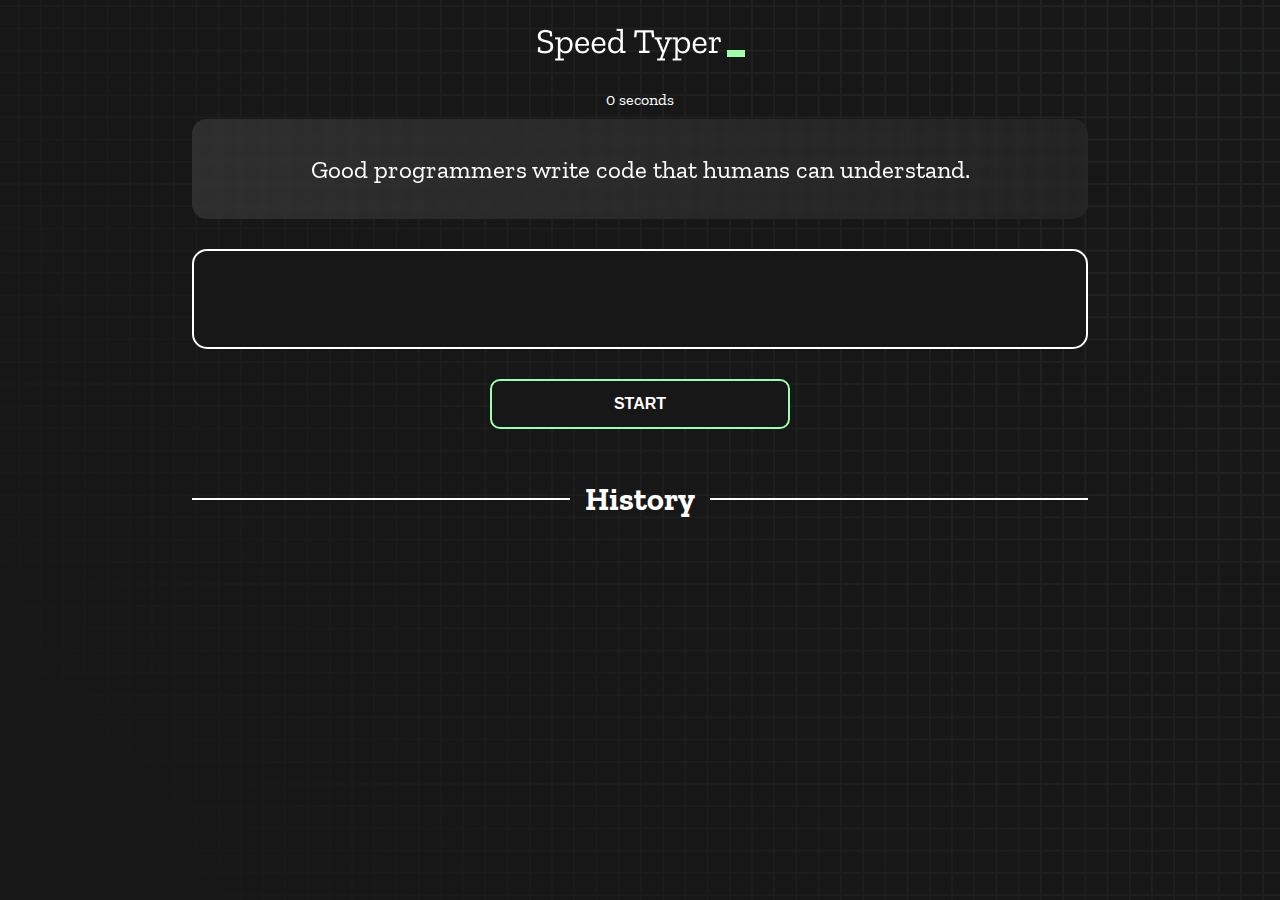
==== index.html @ 79f824d4 "Initial commit" ====
<!DOCTYPE html>
<html lang="en">
  <head>
    <meta charset="UTF-8" />
    <meta http-equiv="X-UA-Compatible" content="IE=edge" />
    <meta name="viewport" content="width=device-width, initial-scale=1.0" />
    <title>Speed Monster</title>
    <link rel="stylesheet" href="styles.css" />
    <link rel="preconnect" href="https://fonts.googleapis.com" />
    <link rel="preconnect" href="https://fonts.gstatic.com" crossorigin />
    <link
      href="https://fonts.googleapis.com/css2?family=Zilla+Slab:wght@300;400;500&display=swap"
      rel="stylesheet"
    />
  </head>
  <body>
    <h1 class="title"><img src="./logo.png" /></h1>
    <div id="show-time">0 seconds</div>

    <div class="box-container">
      <div id="question"></div>

      <div id="display" class="inactive"></div>

      <div class="buttons">
        <button id="starts">START</button>
      </div>

      <div class="divider-container">
        <div class="line"></div>
        <h1 class="title2">History</h1>
        <div class="line"></div>
      </div>
      <div id="histories"></div>
    </div>

    <div id="countdown"></div>
    <div id="modal-background" class="hidden"></div>
    <div id="result" class="hidden"></div>

    <script src="./history.js"></script>
    <script src="./script.js"></script>
  </body>
</html>
---- styles.css ----
* {
  padding: 0;
  margin: 0;
  box-sizing: border-box;
}

body {
  background-image: url("./bg.png");
  background-size: cover;
  background-position: left top;
  font-family: "Zilla Slab", serif;
}

.box-container {
  width: 70%;
  margin: 0 auto;
}

#question {
  height: 100px;
  display: flex;
  align-items: center;
  justify-content: center;
  color: white;
  font-size: 25px;
  border-radius: 15px;
  background: rgb(255, 255, 255);
  background: linear-gradient(
    92.49deg,
    rgba(255, 255, 255, 0.1) 0.18%,
    rgba(255, 255, 255, 0.05) 99.85%
  );
  backdrop-filter: blur(5px);
  margin-bottom: 30px;
}

#display {
  height: 100px;
  display: flex;
  flex-wrap: wrap;
  align-items: center;
  padding-left: 5rem;
  color: white;
  font-size: 32px;
  background-color: #171717;
  border: 2px solid #9dffad;
  border-radius: 15px;
}

#countdown {
  position: fixed;
  height: 100vh;
  width: 100vw;
  background-color: rgba(0, 0, 0, 0.8);
  top: 0;
  left: 0;
  display: flex;
  align-items: center;
  justify-content: center;
  font-size: 3rem;
  color: white;
  display: none;
}
#result {
  position: fixed;
  top: 10%; 
  left: 10%;
  transform: translate(-50%, -50%);
  height: 250px;
  width: 400px;
  background-color: #171717;
  border-radius: 15px;
  border: 2px solid #9dffad;
  color: white;
  text-align: center;
  padding: 2rem;
}
#show-time{
  text-align: center;
  color: white;
  margin: 10px 0;
}

.green {
  color: #9dffad;
}
.red {
  color: #eb6565;
}
.bold {
  font-weight: 700;
}
.inactive {
  border: 2px solid white !important;
}
.hidden {
  display: none;
}
.title {
  text-align: center;
  color: white;
  margin: 20px 0;
}

.divider-container {
  height: 80px;
  display: flex;
  justify-content: center;
  align-items: center;
  gap: 15px;
  margin: 0 auto;
}

.line {
  height: 2px;
  background: white;
  width: 100%;
}

.title2 {
  color: white;
  display: block;
}

.buttons {
  display: flex;
  justify-content: center;
  margin: 30px 0;
}
button {
  padding: 10px 20px;
  border: none;
  font-size: 16px;
  font-weight: bold;
  width: 300px;
  height: 50px;
  color: white;
  background-color: #171717;
  border-radius: 10px;
  border: 2px solid #9dffad;
  cursor: pointer;
}

#histories {
  display: flex;
  flex-wrap: wrap;
  justify-content: space-around;
}

.card {
  width: 100%;
  height: 100%;
  padding: 50px;
  display: flex;
  justify-content: space-between;
  align-items: center;
  padding: 20px 30px;
  color: white;
  border-radius: 15px;
  background: rgb(255, 255, 255);
  background: linear-gradient(
    92.49deg,
    rgba(255, 255, 255, 0.1) 0.18%,
    rgba(255, 255, 255, 0.05) 99.85%
  );
  backdrop-filter: blur(5px);
  margin-bottom: 30px;
}

#modal-background {
  background: rgb(255, 255, 255);
  background: linear-gradient(
    92.49deg,
    rgba(255, 255, 255, 0.1) 0.18%,
    rgba(255, 255, 255, 0.05) 99.85%
  );
  backdrop-filter: blur(5px);
  height: 100vh;
  width: 100%;
  position: fixed;
  top: 0;
}

@media only screen and (max-width: 700px) {
  .box-container {
    padding: 0 20px;
    width: 100%;
  }
  .card {
    flex-direction: column;
  }
}
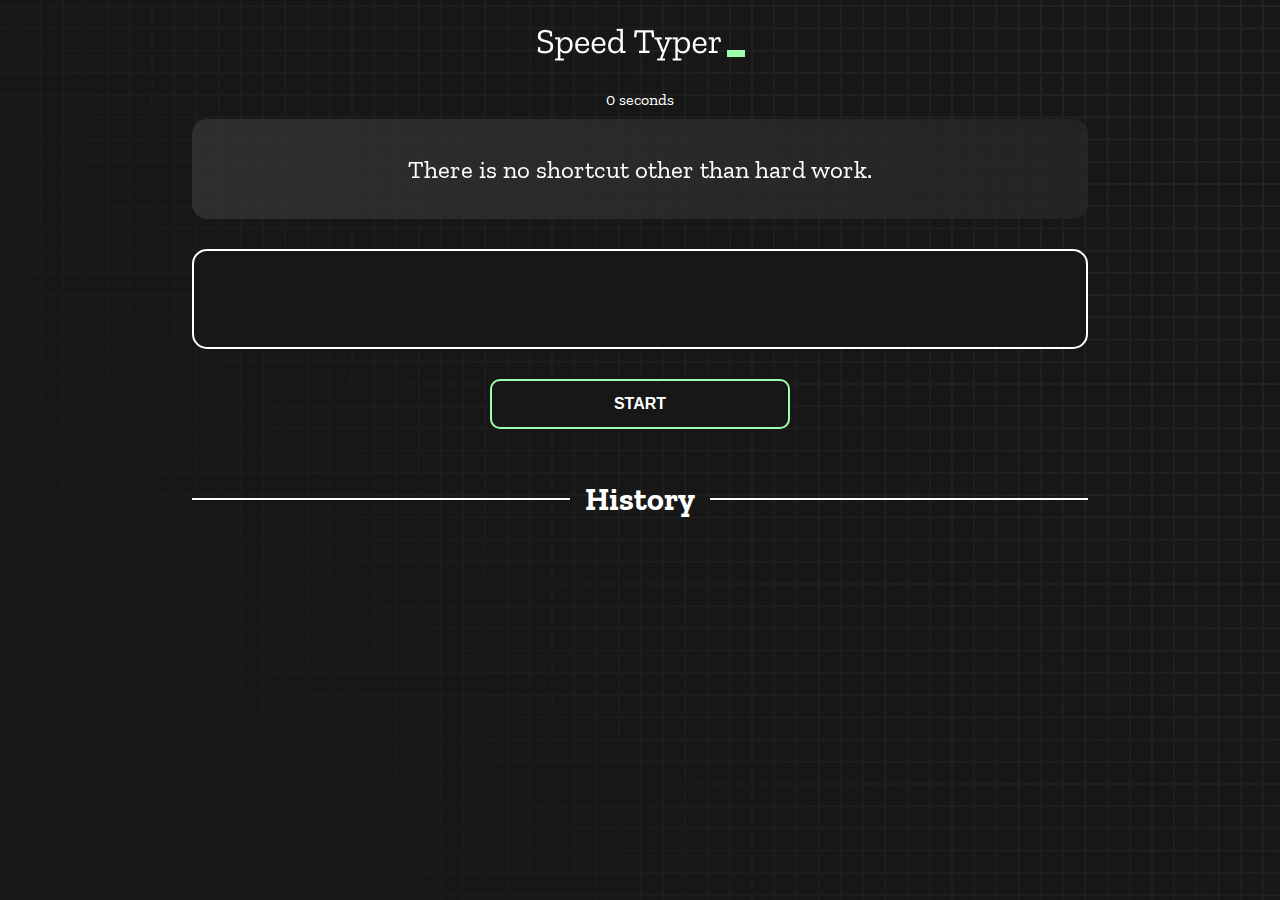
==== commit 8f5cb732: "updated the page title" ====
--- a/index.html
+++ b/index.html
@@ -4,7 +4,7 @@
     <meta charset="UTF-8" />
     <meta http-equiv="X-UA-Compatible" content="IE=edge" />
     <meta name="viewport" content="width=device-width, initial-scale=1.0" />
-    <title>Speed Monster</title>
+    <title>Type Speed Monster</title>
     <link rel="stylesheet" href="styles.css" />
     <link rel="preconnect" href="https://fonts.googleapis.com" />
     <link rel="preconnect" href="https://fonts.gstatic.com" crossorigin />
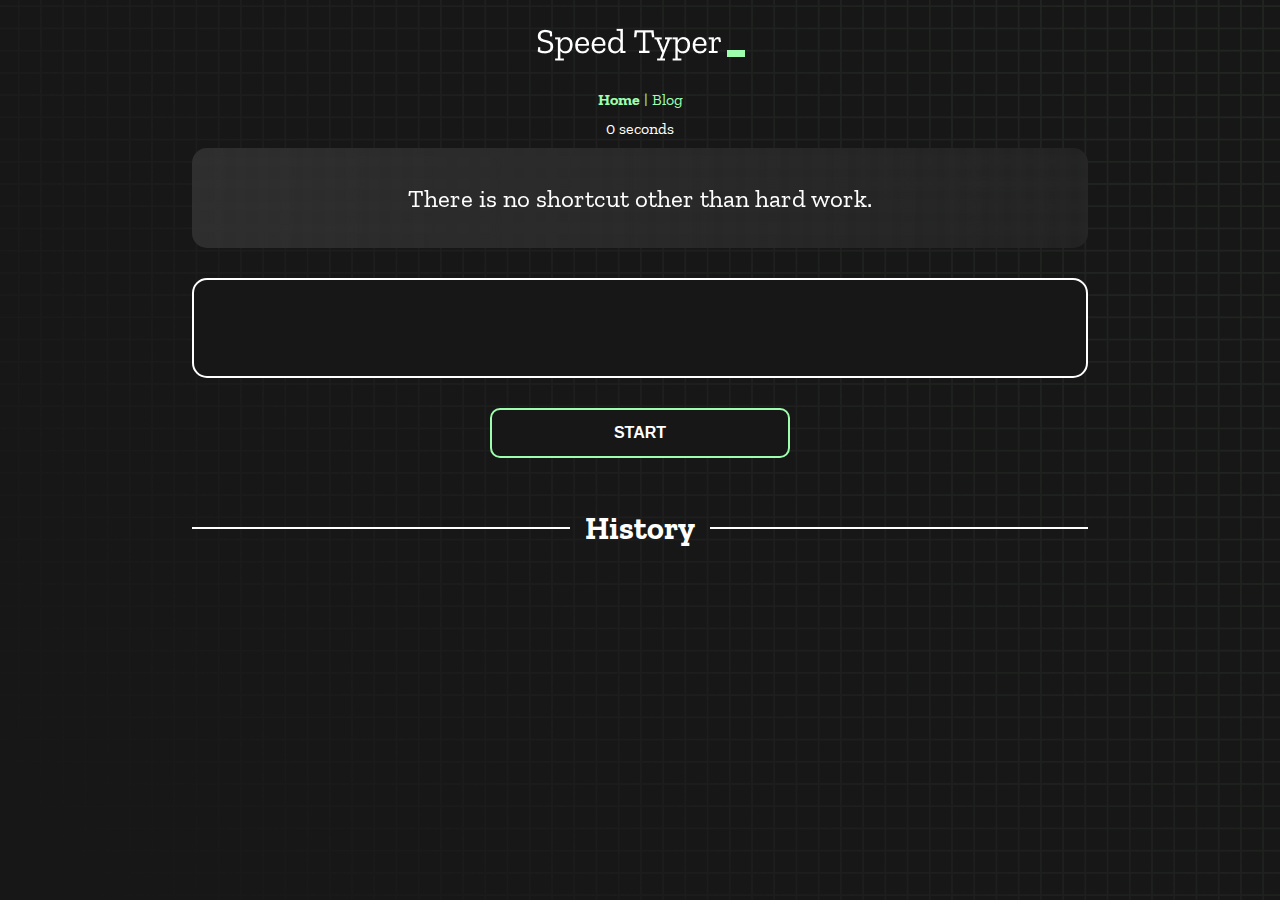
==== commit e3dfcbf9: "blog added" ====
--- a/index.html
+++ b/index.html
@@ -4,7 +4,7 @@
     <meta charset="UTF-8" />
     <meta http-equiv="X-UA-Compatible" content="IE=edge" />
     <meta name="viewport" content="width=device-width, initial-scale=1.0" />
-    <title>Type Speed Monster</title>
+    <title>Type Monster</title>
     <link rel="stylesheet" href="styles.css" />
     <link rel="preconnect" href="https://fonts.googleapis.com" />
     <link rel="preconnect" href="https://fonts.gstatic.com" crossorigin />
@@ -12,14 +12,16 @@
       href="https://fonts.googleapis.com/css2?family=Zilla+Slab:wght@300;400;500&display=swap"
       rel="stylesheet"
     />
+    
   </head>
   <body>
     <h1 class="title"><img src="./logo.png" /></h1>
+    <p id="navbar"><a id="nav" class="active" href="./index.html">Home</a> | <a id="nav" href="./blog.html">Blog</a></p>
     <div id="show-time">0 seconds</div>
 
     <div class="box-container">
       <div id="question"></div>
-
+      
       <div id="display" class="inactive"></div>
 
       <div class="buttons">
--- a/styles.css
+++ b/styles.css
@@ -8,7 +8,7 @@
   background-image: url("./bg.png");
   background-size: cover;
   background-position: left top;
-  font-family: "Zilla Slab", serif;
+  font-family: "Zilla Slab", serif!important;
 }
 
 .box-container {
@@ -63,8 +63,8 @@
 }
 #result {
   position: fixed;
-  top: 10%; 
-  left: 10%;
+  top: 50%; 
+  left: 50%;
   transform: translate(-50%, -50%);
   height: 250px;
   width: 400px;
@@ -141,10 +141,15 @@
   cursor: pointer;
 }
 
-#histories {
+/* #histories {
   display: flex;
   flex-wrap: wrap;
   justify-content: space-around;
+} */
+#histories {
+  display: grid;
+  grid-template-columns: repeat(3, 1fr);
+  grid-gap: 20px;
 }
 
 .card {
@@ -152,6 +157,7 @@
   height: 100%;
   padding: 50px;
   display: flex;
+  flex-direction: column;
   justify-content: space-between;
   align-items: center;
   padding: 20px 30px;
@@ -181,6 +187,17 @@
   top: 0;
 }
 
+#navbar{
+  text-align: center;  
+  color: #9dffad;
+}
+#navbar a{
+  color: #9dffad;
+  text-decoration: none;
+}
+.active{
+  font-weight: 700;
+}
 @media only screen and (max-width: 700px) {
   .box-container {
     padding: 0 20px;
@@ -189,4 +206,11 @@
   .card {
     flex-direction: column;
   }
-}
+  #histories {
+  display: flex;
+  flex-wrap: wrap;
+  gap:0;
+  justify-content: space-around;
+  
+}
+}
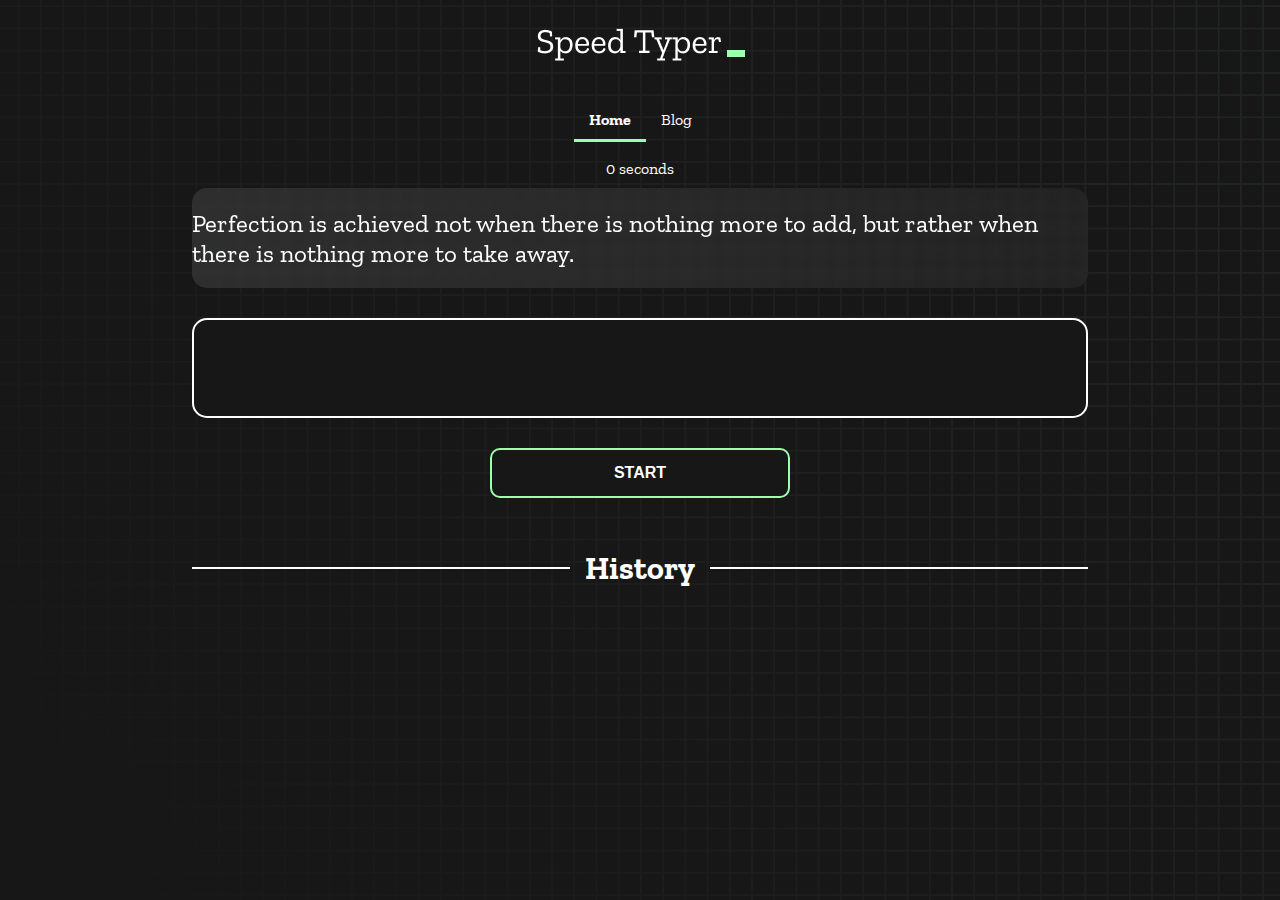
==== commit 4cad2cf7: "navbar added" ====
--- a/index.html
+++ b/index.html
@@ -16,7 +16,7 @@
   </head>
   <body>
     <h1 class="title"><img src="./logo.png" /></h1>
-    <p id="navbar"><a id="nav" class="active" href="./index.html">Home</a> | <a id="nav" href="./blog.html">Blog</a></p>
+    <p id="navbar"><a id="nav" class="active" href="./index.html">Home</a><a id="nav" href="./blog.html">Blog</a></p>
     <div id="show-time">0 seconds</div>
 
     <div class="box-container">
--- a/styles.css
+++ b/styles.css
@@ -189,14 +189,16 @@
 
 #navbar{
   text-align: center;  
-  color: #9dffad;
+  padding: 20px;
 }
 #navbar a{
-  color: #9dffad;
+  color: #fff;
   text-decoration: none;
+  padding: 10px 15px;
 }
 .active{
   font-weight: 700;
+  border-bottom: 3px solid #9dffad;
 }
 @media only screen and (max-width: 700px) {
   .box-container {
